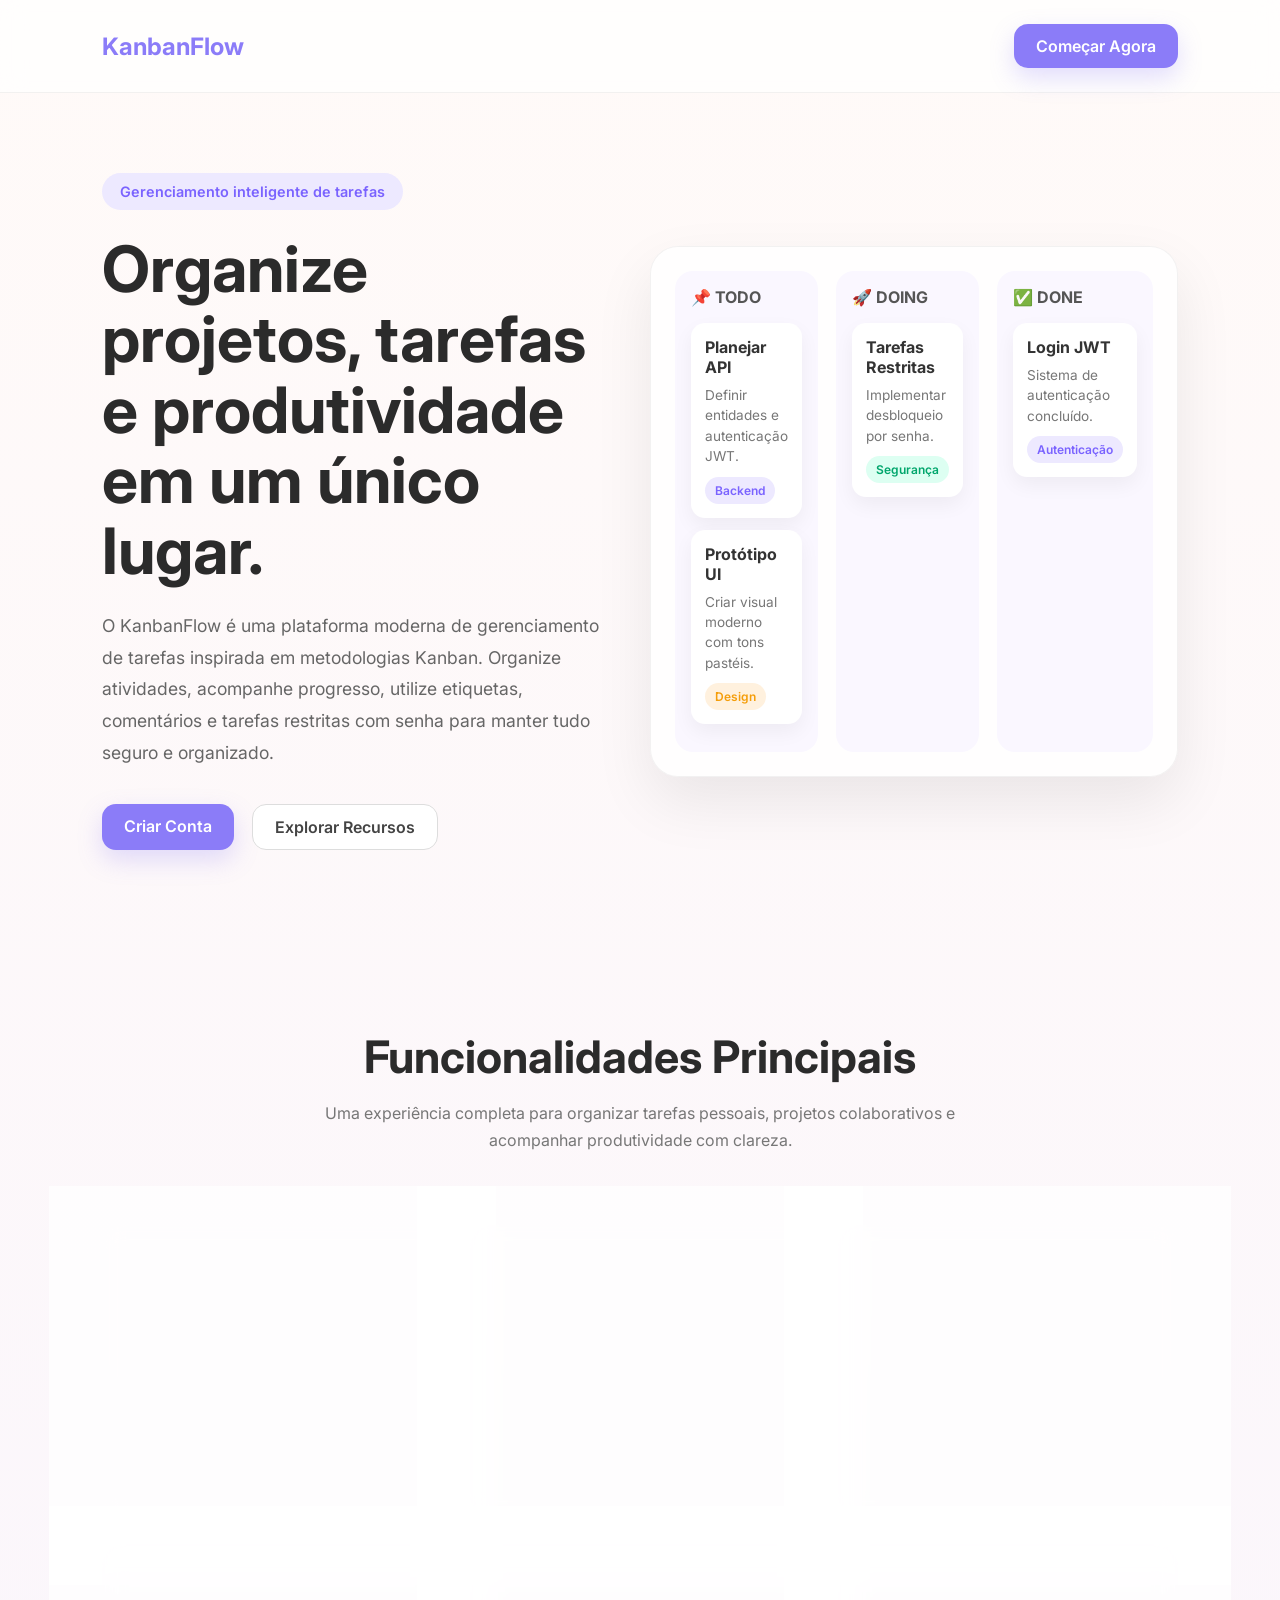
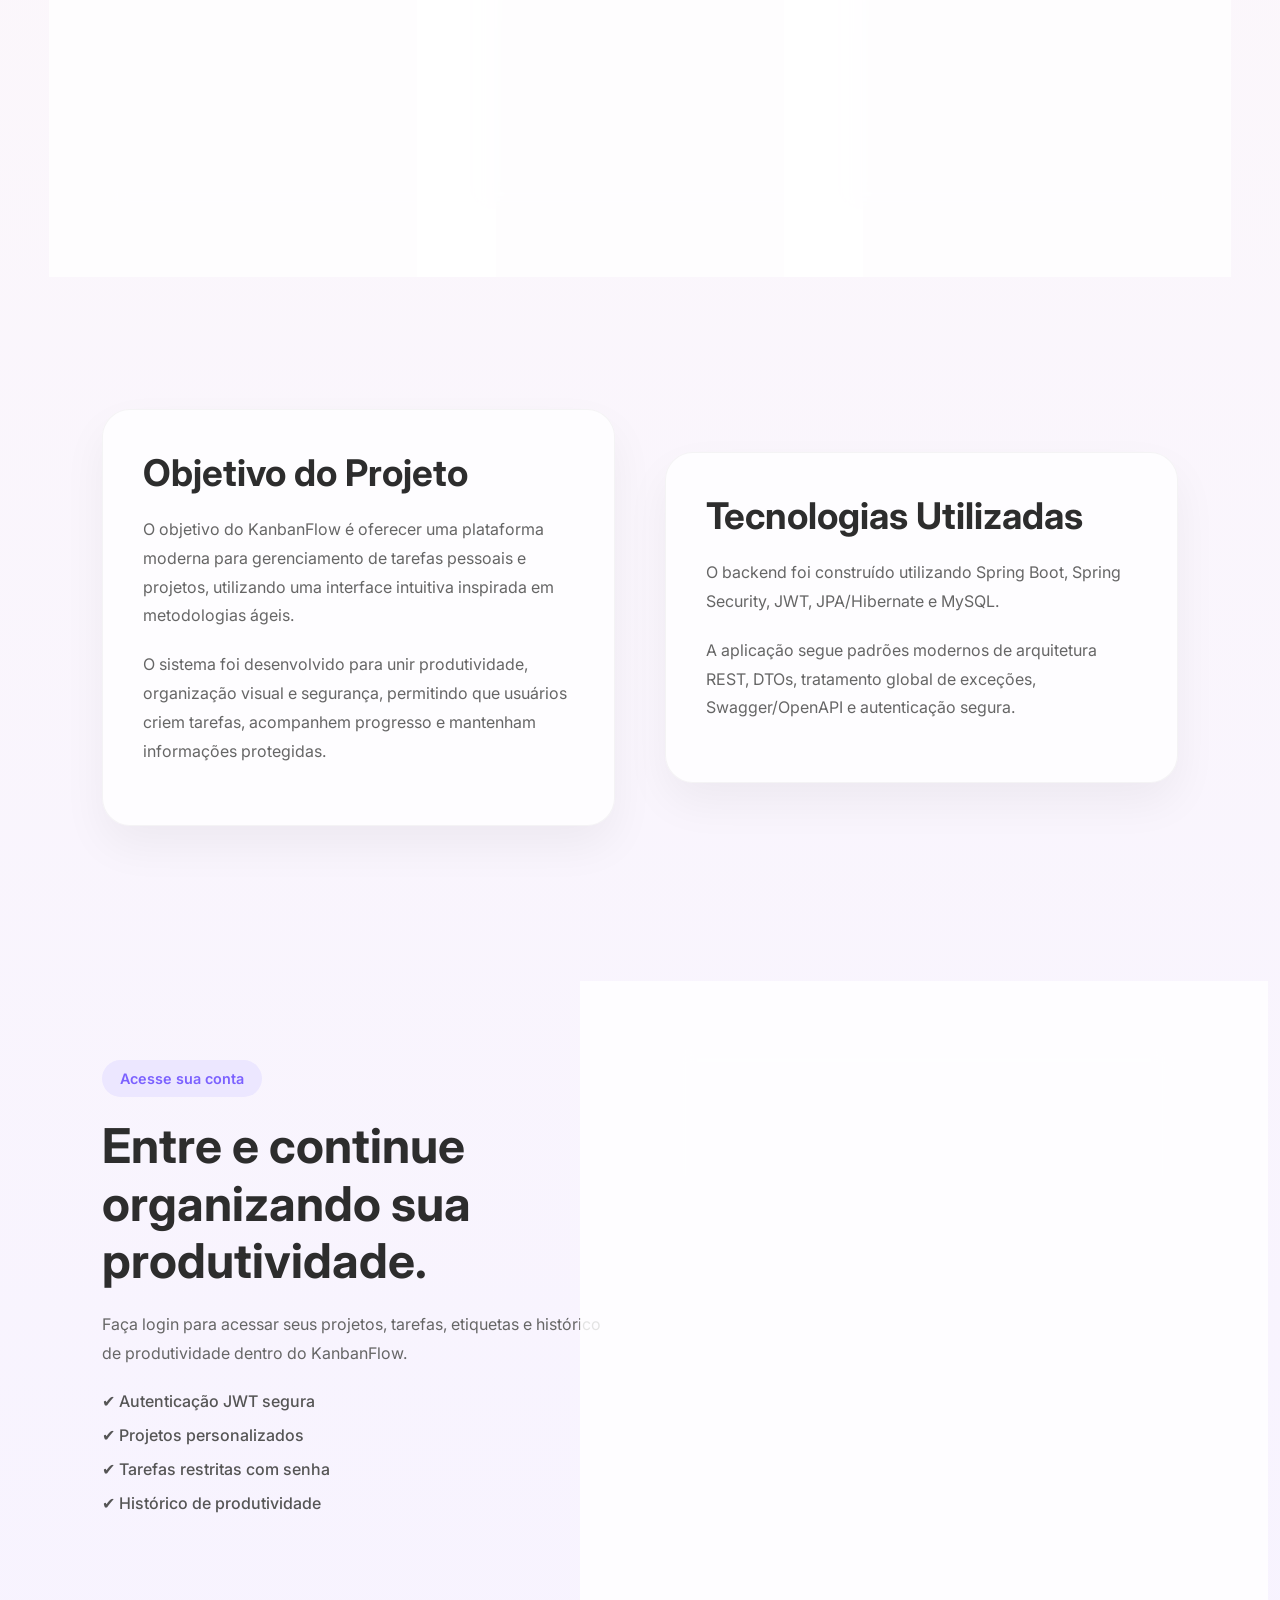
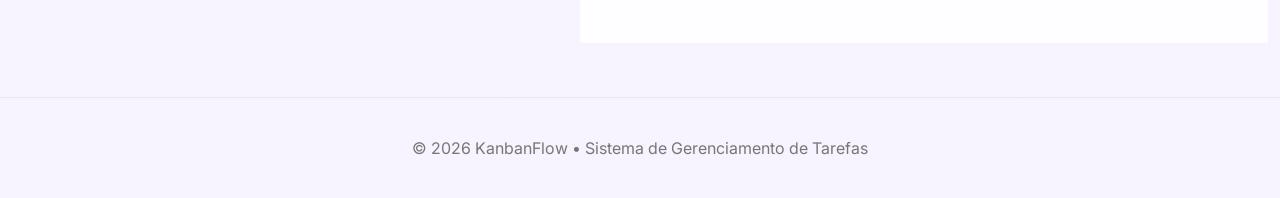
==== src/main/resources/static/index.html @ 53f00771 "Melhorias e aprimoramentos no backend e adição de funções no front  27-05-26" ====
<!doctype html>
<html lang="pt-BR">
  <head>
    <meta charset="UTF-8" />
    <meta name="viewport" content="width=device-width, initial-scale=1.0" />
    <title>KanbanFlow | Gerenciamento de Tarefas</title>

    <link rel="preconnect" href="https://fonts.googleapis.com" />
    <link rel="preconnect" href="https://fonts.gstatic.com" crossorigin />
    <link
      href="https://fonts.googleapis.com/css2?family=Inter:wght@300;400;500;600;700&display=swap"
      rel="stylesheet"
    />
    <link rel="stylesheet" href="./css/login.css" />
    <link rel="stylesheet" href="./css/style.css" />
  </head>
  <body>
    <header>
      <div class="logo">KanbanFlow</div>

      <a href="#" class="btn-primary">Começar Agora</a>
    </header>

    <section class="hero" id="objetivo">
      <div class="hero-content">
        <span>Gerenciamento inteligente de tarefas</span>

        <h1>Organize projetos, tarefas e produtividade em um único lugar.</h1>

        <p>
          O KanbanFlow é uma plataforma moderna de gerenciamento de tarefas
          inspirada em metodologias Kanban. Organize atividades, acompanhe
          progresso, utilize etiquetas, comentários e tarefas restritas com
          senha para manter tudo seguro e organizado.
        </p>

        <div class="hero-buttons">
          <a href="#" class="btn-primary">Criar Conta</a>
          <a href="#funcionalidades" class="btn-secondary">Explorar Recursos</a>
        </div>
      </div>

      <div class="hero-image">
        <div class="kanban-preview">
          <div class="board-columns">
            <div class="column">
              <h3>📌 TODO</h3>

              <div class="task">
                <strong>Planejar API</strong>
                <p>Definir entidades e autenticação JWT.</p>
                <span class="tag purple">Backend</span>
              </div>

              <div class="task">
                <strong>Protótipo UI</strong>
                <p>Criar visual moderno com tons pastéis.</p>
                <span class="tag orange">Design</span>
              </div>
            </div>

            <div class="column">
              <h3>🚀 DOING</h3>

              <div class="task">
                <strong>Tarefas Restritas</strong>
                <p>Implementar desbloqueio por senha.</p>
                <span class="tag green">Segurança</span>
              </div>
            </div>

            <div class="column">
              <h3>✅ DONE</h3>

              <div class="task">
                <strong>Login JWT</strong>
                <p>Sistema de autenticação concluído.</p>
                <span class="tag purple">Autenticação</span>
              </div>
            </div>
          </div>
        </div>
      </div>
    </section>

    <section class="features" id="funcionalidades">
      <div class="section-title">
        <h2>Funcionalidades Principais</h2>
        <p>
          Uma experiência completa para organizar tarefas pessoais, projetos
          colaborativos e acompanhar produtividade com clareza.
        </p>
      </div>

      <div class="feature-grid">
        <div class="feature-card">
          <div class="feature-icon">📋</div>
          <h3>Quadro Kanban</h3>
          <p>
            Organize tarefas em colunas intuitivas como TODO, DOING e DONE
            utilizando um fluxo visual moderno.
          </p>
        </div>

        <div class="feature-card">
          <div class="feature-icon">🔒</div>
          <h3>Tarefas Restritas</h3>
          <p>
            Crie tarefas protegidas por senha para armazenar informações
            sensíveis de forma segura.
          </p>
        </div>

        <div class="feature-card">
          <div class="feature-icon">🏷️</div>
          <h3>Etiquetas Inteligentes</h3>
          <p>
            Categorize tarefas com etiquetas coloridas para facilitar buscas,
            filtros e organização.
          </p>
        </div>

        <div class="feature-card">
          <div class="feature-icon">💬</div>
          <h3>Comentários</h3>
          <p>
            Adicione comentários nas tarefas para acompanhar ideias, feedbacks e
            evolução dos projetos.
          </p>
        </div>

        <div class="feature-card">
          <div class="feature-icon">📈</div>
          <h3>Histórico Completo</h3>
          <p>
            Visualize tarefas concluídas e acompanhe sua produtividade ao longo
            do tempo.
          </p>
        </div>

        <div class="feature-card">
          <div class="feature-icon">⚡</div>
          <h3>API Moderna</h3>
          <p>
            Backend desenvolvido com Spring Boot, JWT, Swagger, paginação, soft
            delete e arquitetura profissional.
          </p>
        </div>
      </div>
    </section>

    <section class="about" id="sobre">
      <div class="about-box">
        <h2>Objetivo do Projeto</h2>

        <p>
          O objetivo do KanbanFlow é oferecer uma plataforma moderna para
          gerenciamento de tarefas pessoais e projetos, utilizando uma interface
          intuitiva inspirada em metodologias ágeis.
        </p>

        <p>
          O sistema foi desenvolvido para unir produtividade, organização visual
          e segurança, permitindo que usuários criem tarefas, acompanhem
          progresso e mantenham informações protegidas.
        </p>
      </div>

      <div class="about-box">
        <h2>Tecnologias Utilizadas</h2>

        <p>
          O backend foi construído utilizando Spring Boot, Spring Security, JWT,
          JPA/Hibernate e MySQL.
        </p>

        <p>
          A aplicação segue padrões modernos de arquitetura REST, DTOs,
          tratamento global de exceções, Swagger/OpenAPI e autenticação segura.
        </p>
      </div>
    </section>

    <section class="auth-section" id="auth">
      <div class="auth-container">
        <div class="auth-info">
          <span class="auth-badge">Acesse sua conta</span>
          <h2>Entre e continue organizando sua produtividade.</h2>

          <p>
            Faça login para acessar seus projetos, tarefas, etiquetas e
            histórico de produtividade dentro do KanbanFlow.
          </p>

          <ul>
            <li>✔ Autenticação JWT segura</li>
            <li>✔ Projetos personalizados</li>
            <li>✔ Tarefas restritas com senha</li>
            <li>✔ Histórico de produtividade</li>
          </ul>
        </div>

        <div class="auth-card">
          <div class="auth-tabs">
            <button class="tab-btn active" id="loginTab">Login</button>
            <button class="tab-btn" id="registerTab">Cadastro</button>
          </div>

          <form id="loginForm" class="form active-form">
            <h3>Entrar</h3>

            <div class="input-group">
              <label>Email</label>
              <input
                type="email"
                id="loginEmail"
                placeholder="Digite seu email"
                required
              />
            </div>

            <div class="input-group">
              <label>Senha</label>
              <input
                type="password"
                id="loginSenha"
                placeholder="Digite sua senha"
                required
              />
            </div>

            <button type="submit" class="auth-btn">Fazer Login</button>

            <p class="message" id="loginMessage"></p>
          </form>

          <form id="registerForm" class="form hidden-form">
            <h3>Criar Conta</h3>

            <div class="input-group">
              <label>Nome</label>
              <input
                type="text"
                id="registerNome"
                placeholder="Digite seu nome"
                required
              />
            </div>

            <div class="input-group">
              <label>Email</label>
              <input
                type="email"
                id="registerEmail"
                placeholder="Digite seu email"
                required
              />
            </div>

            <div class="input-group">
              <label>Senha</label>
              <input
                type="password"
                id="registerSenha"
                placeholder="Crie uma senha"
                required
              />
            </div>

            <button type="submit" class="auth-btn">Criar Conta</button>

            <p class="message" id="registerMessage"></p>
          </form>
        </div>
      </div>
    </section>

    <footer>
      <p>© 2026 KanbanFlow • Sistema de Gerenciamento de Tarefas</p>
    </footer>

    <script src="./js/login.js"></script>
  </body>
</html>
---- src/main/resources/static/css/login.css ----
.auth-section {
  padding: 120px 8%;
}

.auth-container {
  display: grid;
  grid-template-columns: repeat(auto-fit, minmax(320px, 1fr));
  gap: 60px;
  align-items: center;
}

.auth-info h2 {
  font-size: 3rem;
  margin: 20px 0;
  line-height: 1.2;
}

.auth-info p {
  color: #666;
  line-height: 1.8;
  margin-bottom: 24px;
}

.auth-info ul {
  list-style: none;
  display: flex;
  flex-direction: column;
  gap: 14px;
  color: #555;
  font-weight: 500;
}

.auth-badge {
  background: #ece7ff;
  color: #7b61ff;
  padding: 10px 18px;
  border-radius: 999px;
  font-size: 0.9rem;
  font-weight: 600;
  display: inline-block;
}

.auth-card {
  background: rgba(255, 255, 255, 0.82);
  border-radius: 30px;
  padding: 40px;
  box-shadow: 0 25px 60px rgba(0, 0, 0, 0.08);
  border: 1px solid rgba(0, 0, 0, 0.05);
  backdrop-filter: blur(10px);
}

.auth-tabs {
  display: flex;
  gap: 12px;
  margin-bottom: 30px;
}

.tab-btn {
  flex: 1;
  padding: 14px;
  border: none;
  border-radius: 14px;
  background: #f2f2f2;
  font-weight: 600;
  cursor: pointer;
  transition: 0.3s ease;
}

.tab-btn.active {
  background: #8b7cf8;
  color: white;
  box-shadow: 0 10px 25px rgba(139, 124, 248, 0.25);
}

.form {
  display: flex;
  flex-direction: column;
  gap: 22px;
}

.hidden-form {
  display: none;
}

.input-group {
  display: flex;
  flex-direction: column;
  gap: 10px;
}

.input-group label {
  font-weight: 600;
  color: #444;
}

.input-group input {
  padding: 15px;
  border-radius: 14px;
  border: 1px solid #ddd;
  background: white;
  outline: none;
  transition: 0.3s ease;
  font-size: 1rem;
}

.input-group input:focus {
  border-color: #8b7cf8;
  box-shadow: 0 0 0 4px rgba(139, 124, 248, 0.1);
}

.auth-btn {
  padding: 15px;
  border: none;
  border-radius: 14px;
  background: #8b7cf8;
  color: white;
  font-size: 1rem;
  font-weight: 600;
  cursor: pointer;
  transition: 0.3s ease;
  box-shadow: 0 12px 25px rgba(139, 124, 248, 0.2);
}

.auth-btn:hover {
  transform: translateY(-2px);
  background: #7b6af0;
}

.message {
  font-size: 0.95rem;
  font-weight: 500;
}

.success {
  color: #00a66c;
}

.error {
  color: #e5484d;
}

@media (max-width: 768px) {
  .auth-info h2 {
    font-size: 2.2rem;
  }

  .auth-card {
    padding: 28px;
  }
}
---- src/main/resources/static/css/style.css ----
* {
  margin: 0;
  padding: 0;
  box-sizing: border-box;
  font-family: "Inter", sans-serif;
}

body {
  background: linear-gradient(180deg, #fffaf8 0%, #f7f3ff 100%);
  color: #2d2d2d;
  overflow-x: hidden;
}

header {
  width: 100%;
  padding: 24px 8%;
  display: flex;
  justify-content: space-between;
  align-items: center;
  position: sticky;
  top: 0;
  backdrop-filter: blur(12px);
  background: rgba(255, 255, 255, 0.7);
  border-bottom: 1px solid rgba(0, 0, 0, 0.05);
  z-index: 10;
}

.logo {
  font-size: 1.5rem;
  font-weight: 700;
  color: #8b7cf8;
}

nav {
  display: flex;
  gap: 24px;
  align-items: center;
}

nav a {
  text-decoration: none;
  color: #555;
  font-weight: 500;
  transition: 0.3s ease;
}

nav a:hover {
  color: #8b7cf8;
}

.btn-primary {
  background: #8b7cf8;
  color: white;
  padding: 12px 22px;
  border-radius: 14px;
  text-decoration: none;
  font-weight: 600;
  transition: 0.3s ease;
  box-shadow: 0 10px 25px rgba(139, 124, 248, 0.25);
}

.btn-primary:hover {
  transform: translateY(-2px);
  background: #7868ef;
}

.hero {
  min-height: 90vh;
  display: flex;
  align-items: center;
  justify-content: space-between;
  padding: 80px 8%;
  gap: 50px;
}

.hero-content {
  flex: 1;
}

.hero-content span {
  background: #ede9ff;
  color: #7a63ff;
  padding: 10px 18px;
  border-radius: 999px;
  font-size: 0.9rem;
  font-weight: 600;
  display: inline-block;
  margin-bottom: 24px;
}

.hero-content h1 {
  font-size: 4rem;
  line-height: 1.1;
  margin-bottom: 24px;
  color: #2b2b2b;
}

.hero-content p {
  font-size: 1.1rem;
  color: #666;
  line-height: 1.8;
  margin-bottom: 36px;
  max-width: 650px;
}

.hero-buttons {
  display: flex;
  gap: 18px;
  flex-wrap: wrap;
}

.btn-secondary {
  padding: 12px 22px;
  border-radius: 14px;
  text-decoration: none;
  font-weight: 600;
  border: 1px solid #ddd;
  color: #444;
  background: white;
  transition: 0.3s ease;
}

.btn-secondary:hover {
  transform: translateY(-2px);
  border-color: #8b7cf8;
  color: #8b7cf8;
}

.hero-image {
  flex: 1;
  display: flex;
  justify-content: center;
  position: relative;
}

.kanban-preview {
  width: 100%;
  max-width: 550px;
  background: rgba(255, 255, 255, 0.8);
  border: 1px solid rgba(0, 0, 0, 0.05);
  border-radius: 28px;
  padding: 24px;
  backdrop-filter: blur(14px);
  box-shadow: 0 25px 60px rgba(0, 0, 0, 0.08);
}

.board-columns {
  display: grid;
  grid-template-columns: repeat(3, 1fr);
  gap: 18px;
}

.column {
  background: #faf7ff;
  border-radius: 18px;
  padding: 16px;
}

.column h3 {
  margin-bottom: 16px;
  color: #555;
  font-size: 1rem;
}

.task {
  background: white;
  border-radius: 14px;
  padding: 14px;
  margin-bottom: 12px;
  box-shadow: 0 8px 20px rgba(0, 0, 0, 0.05);
}

.task strong {
  display: block;
  margin-bottom: 8px;
  color: #333;
}

.task p {
  font-size: 0.85rem;
  color: #777;
  line-height: 1.5;
}

.tag {
  display: inline-block;
  margin-top: 10px;
  padding: 6px 10px;
  border-radius: 999px;
  font-size: 0.75rem;
  font-weight: 600;
}

.purple {
  background: #ede9ff;
  color: #7a63ff;
}

.green {
  background: #ddfff2;
  color: #00a66c;
}

.orange {
  background: #fff1de;
  color: #f59e0b;
}

.features {
  padding: 100px 8%;
}

.section-title {
  text-align: center;
  margin-bottom: 70px;
}

.section-title h2 {
  font-size: 2.8rem;
  margin-bottom: 16px;
  color: #2b2b2b;
}

.section-title p {
  color: #777;
  max-width: 650px;
  margin: 0 auto;
  line-height: 1.7;
}

.feature-grid {
  display: grid;
  grid-template-columns: repeat(auto-fit, minmax(260px, 1fr));
  gap: 28px;
}

.feature-card {
  background: rgba(255, 255, 255, 0.75);
  border: 1px solid rgba(0, 0, 0, 0.04);
  border-radius: 24px;
  padding: 32px;
  transition: 0.3s ease;
  backdrop-filter: blur(10px);
  box-shadow: 0 15px 35px rgba(0, 0, 0, 0.05);
}

.feature-card:hover {
  transform: translateY(-6px);
}

.feature-icon {
  width: 58px;
  height: 58px;
  border-radius: 18px;
  display: flex;
  align-items: center;
  justify-content: center;
  font-size: 1.5rem;
  margin-bottom: 22px;
  background: #f2ecff;
}

.feature-card h3 {
  margin-bottom: 14px;
  color: #333;
}

.feature-card p {
  color: #777;
  line-height: 1.7;
}

.about {
  padding: 100px 8%;
  display: grid;
  grid-template-columns: repeat(auto-fit, minmax(320px, 1fr));
  gap: 50px;
  align-items: center;
}

.about-box {
  background: rgba(255, 255, 255, 0.8);
  border-radius: 28px;
  padding: 40px;
  box-shadow: 0 20px 45px rgba(0, 0, 0, 0.05);
  border: 1px solid rgba(0, 0, 0, 0.04);
}

.about-box h2 {
  font-size: 2.3rem;
  margin-bottom: 20px;
}

.about-box p {
  color: #666;
  line-height: 1.8;
  margin-bottom: 20px;
}

footer {
  padding: 40px 8%;
  text-align: center;
  color: #777;
  border-top: 1px solid rgba(0, 0, 0, 0.05);
  margin-top: 50px;
}

@media (max-width: 980px) {
  .hero {
    flex-direction: column;
    text-align: center;
  }

  .hero-content h1 {
    font-size: 3rem;
  }

  .hero-buttons {
    justify-content: center;
  }

  nav {
    display: none;
  }
}

@media (max-width: 640px) {
  .hero-content h1 {
    font-size: 2.3rem;
  }

  .section-title h2 {
    font-size: 2rem;
  }

  .board-columns {
    grid-template-columns: 1fr;
  }
}
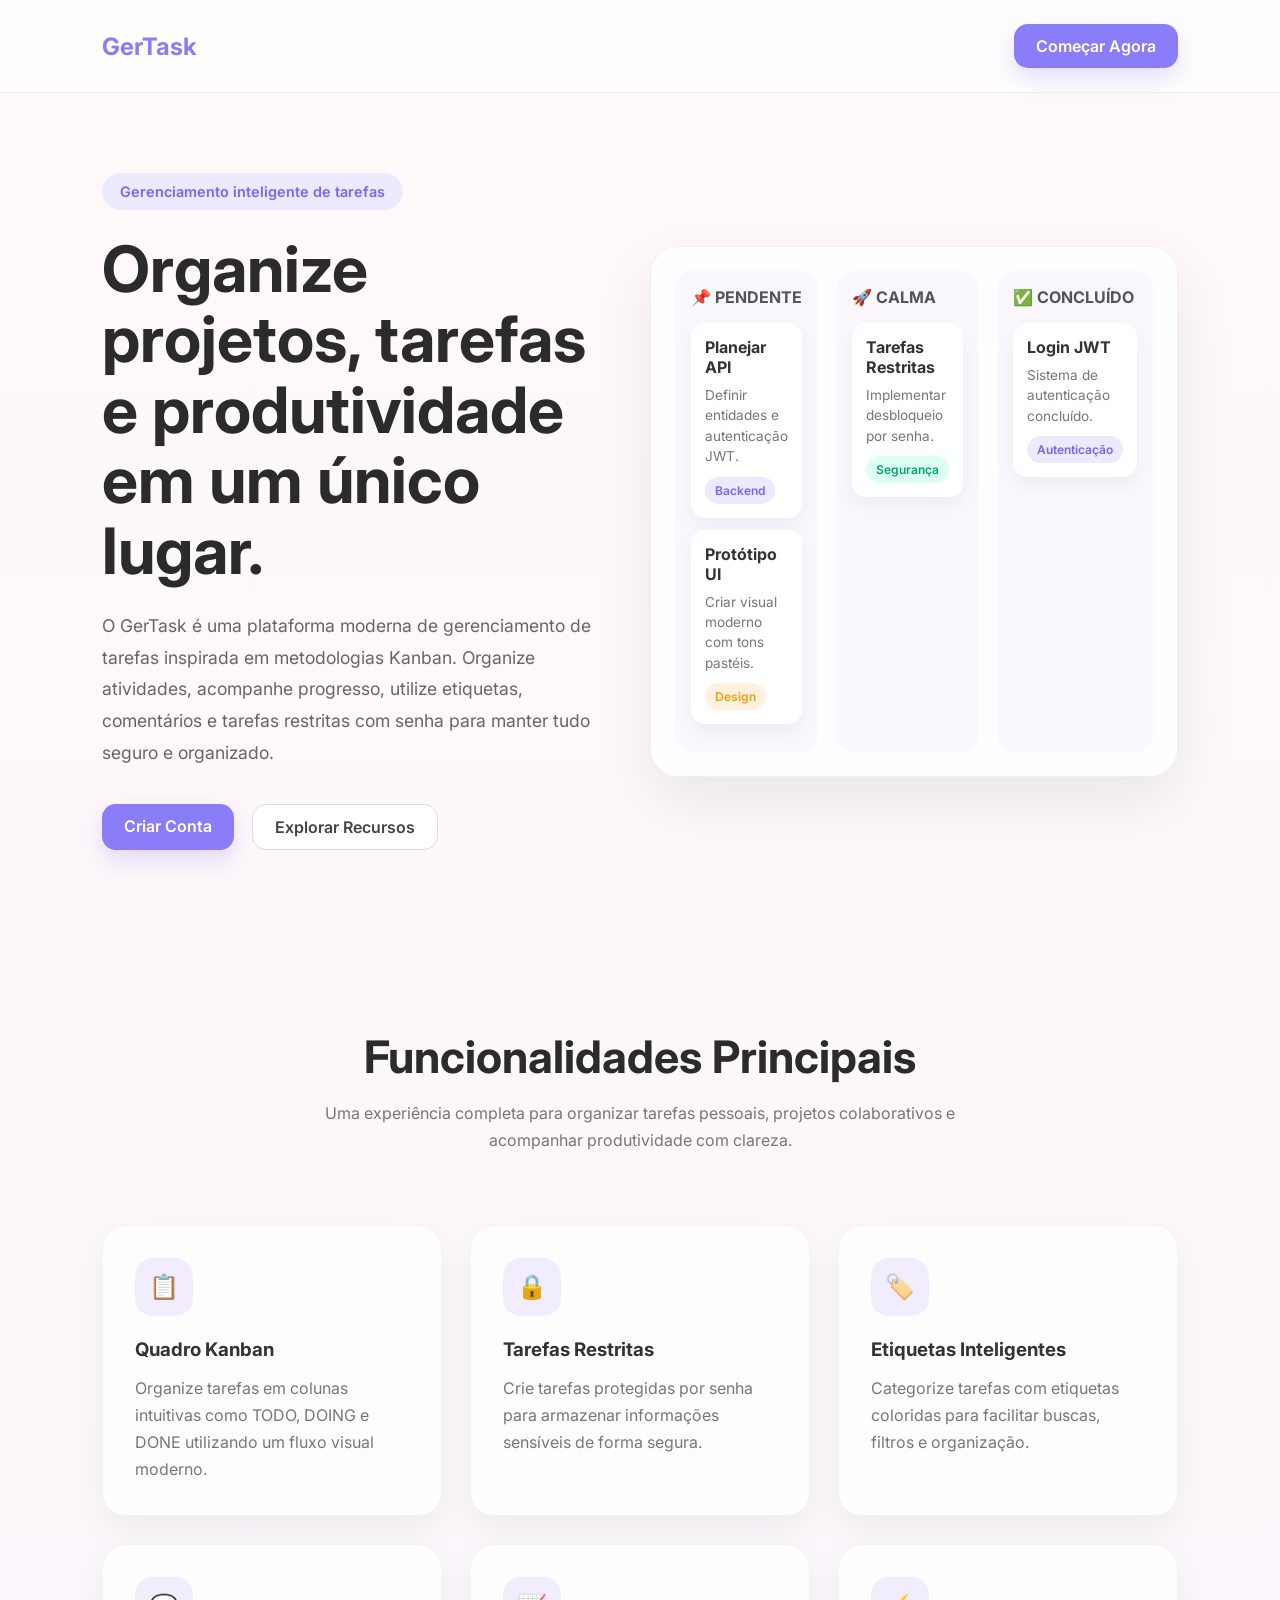
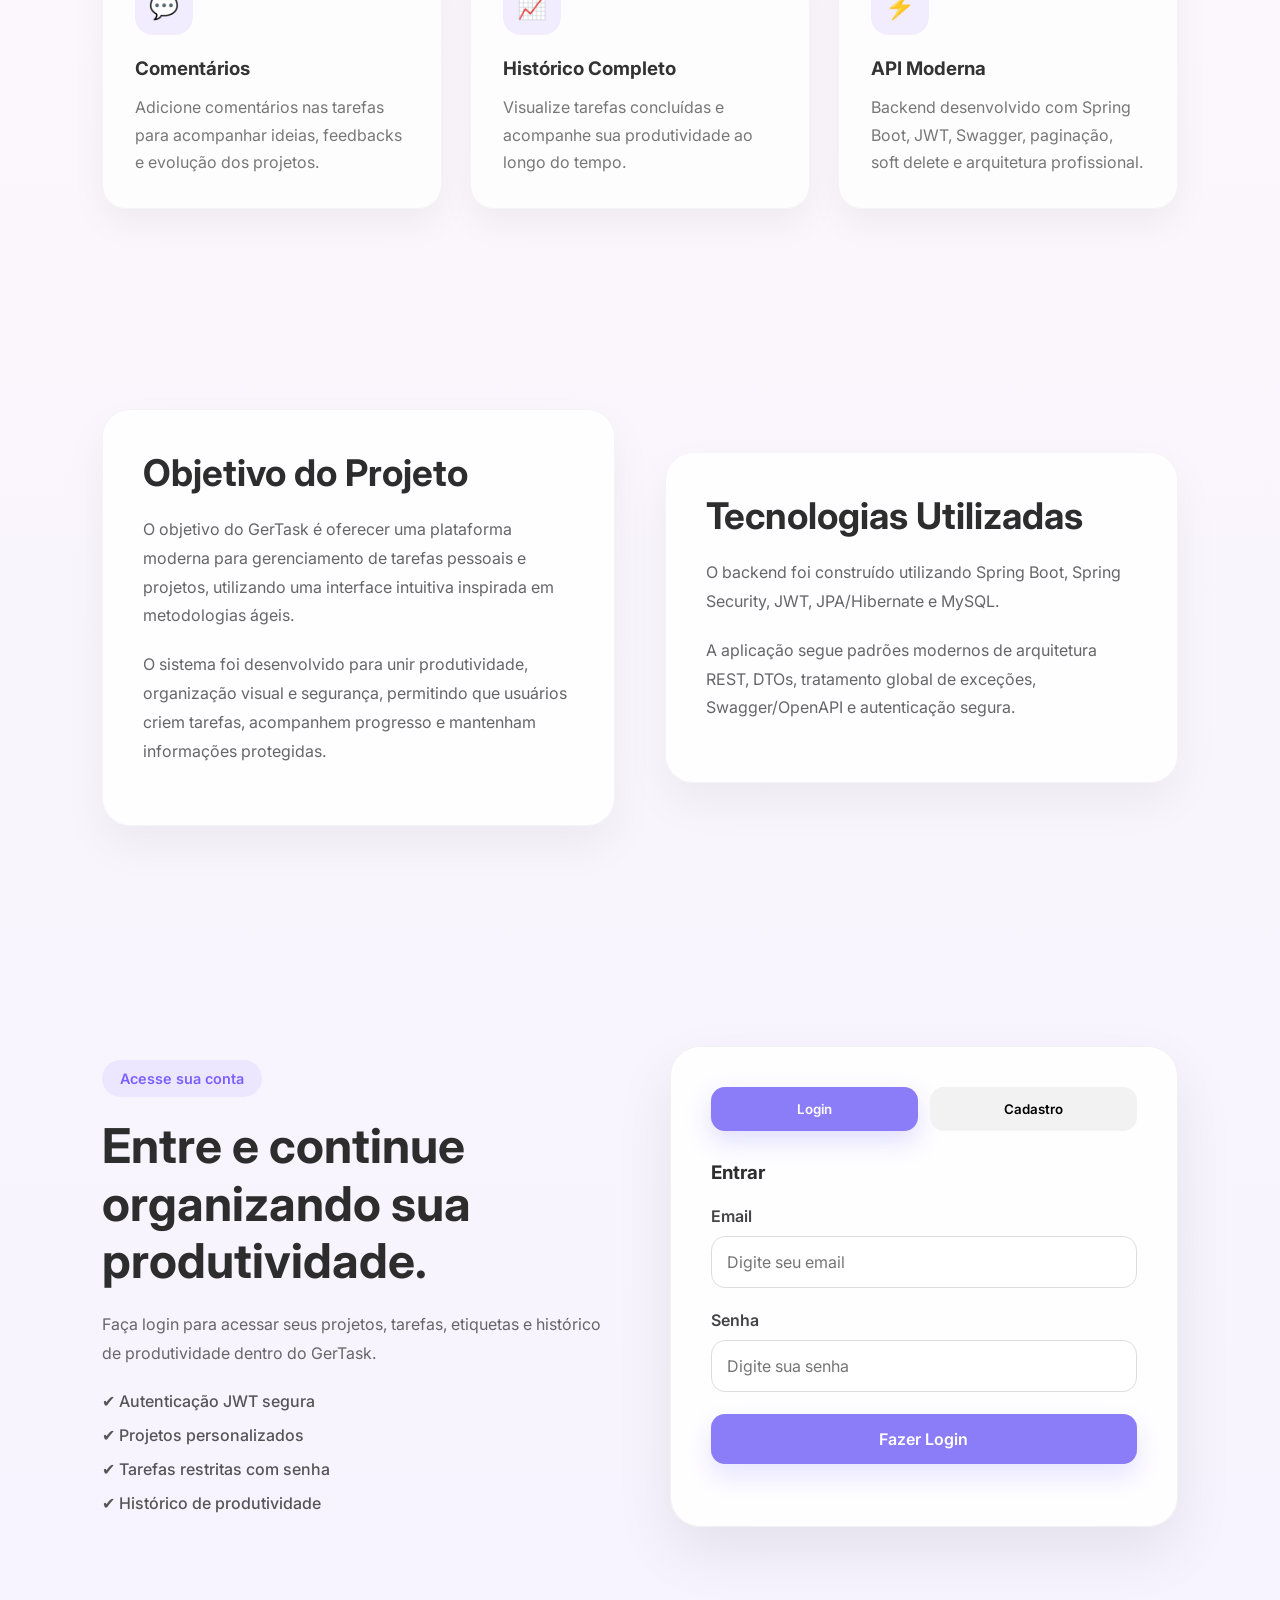
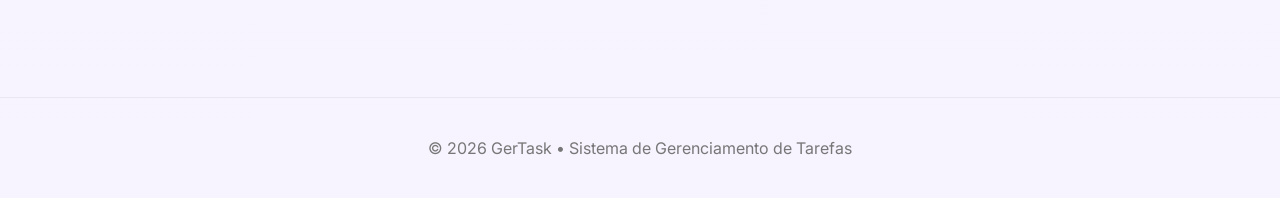
==== commit caa033d0: "Melhorias e aprimoramentos no backend e adição de funções no front  01-06-26" ====
--- a/src/main/resources/static/index.html
+++ b/src/main/resources/static/index.html
@@ -3,8 +3,11 @@
   <head>
     <meta charset="UTF-8" />
     <meta name="viewport" content="width=device-width, initial-scale=1.0" />
-    <title>KanbanFlow | Gerenciamento de Tarefas</title>
-
+    <title>Gerenciamento de Tarefas</title>
+    <link
+      href="https://unpkg.com/boxicons@2.1.4/css/boxicons.min.css"
+      rel="stylesheet"
+    />
     <link rel="preconnect" href="https://fonts.googleapis.com" />
     <link rel="preconnect" href="https://fonts.gstatic.com" crossorigin />
     <link
@@ -16,7 +19,7 @@
   </head>
   <body>
     <header>
-      <div class="logo">KanbanFlow</div>
+      <div class="logo">GerTask</div>
 
       <a href="#" class="btn-primary">Começar Agora</a>
     </header>
@@ -28,7 +31,7 @@
         <h1>Organize projetos, tarefas e produtividade em um único lugar.</h1>
 
         <p>
-          O KanbanFlow é uma plataforma moderna de gerenciamento de tarefas
+          O GerTask é uma plataforma moderna de gerenciamento de tarefas
           inspirada em metodologias Kanban. Organize atividades, acompanhe
           progresso, utilize etiquetas, comentários e tarefas restritas com
           senha para manter tudo seguro e organizado.
@@ -44,7 +47,7 @@
         <div class="kanban-preview">
           <div class="board-columns">
             <div class="column">
-              <h3>📌 TODO</h3>
+              <h3>📌 PENDENTE</h3>
 
               <div class="task">
                 <strong>Planejar API</strong>
@@ -60,7 +63,7 @@
             </div>
 
             <div class="column">
-              <h3>🚀 DOING</h3>
+              <h3>🚀 CALMA</h3>
 
               <div class="task">
                 <strong>Tarefas Restritas</strong>
@@ -70,7 +73,7 @@
             </div>
 
             <div class="column">
-              <h3>✅ DONE</h3>
+              <h3>✅ CONCLUÍDO</h3>
 
               <div class="task">
                 <strong>Login JWT</strong>
@@ -154,7 +157,7 @@
         <h2>Objetivo do Projeto</h2>
 
         <p>
-          O objetivo do KanbanFlow é oferecer uma plataforma moderna para
+          O objetivo do GerTask é oferecer uma plataforma moderna para
           gerenciamento de tarefas pessoais e projetos, utilizando uma interface
           intuitiva inspirada em metodologias ágeis.
         </p>
@@ -189,7 +192,7 @@
 
           <p>
             Faça login para acessar seus projetos, tarefas, etiquetas e
-            histórico de produtividade dentro do KanbanFlow.
+            histórico de produtividade dentro do GerTask.
           </p>
 
           <ul>
@@ -276,7 +279,7 @@
     </section>
 
     <footer>
-      <p>© 2026 KanbanFlow • Sistema de Gerenciamento de Tarefas</p>
+      <p>© 2026 GerTask • Sistema de Gerenciamento de Tarefas</p>
     </footer>
 
     <script src="./js/login.js"></script>
